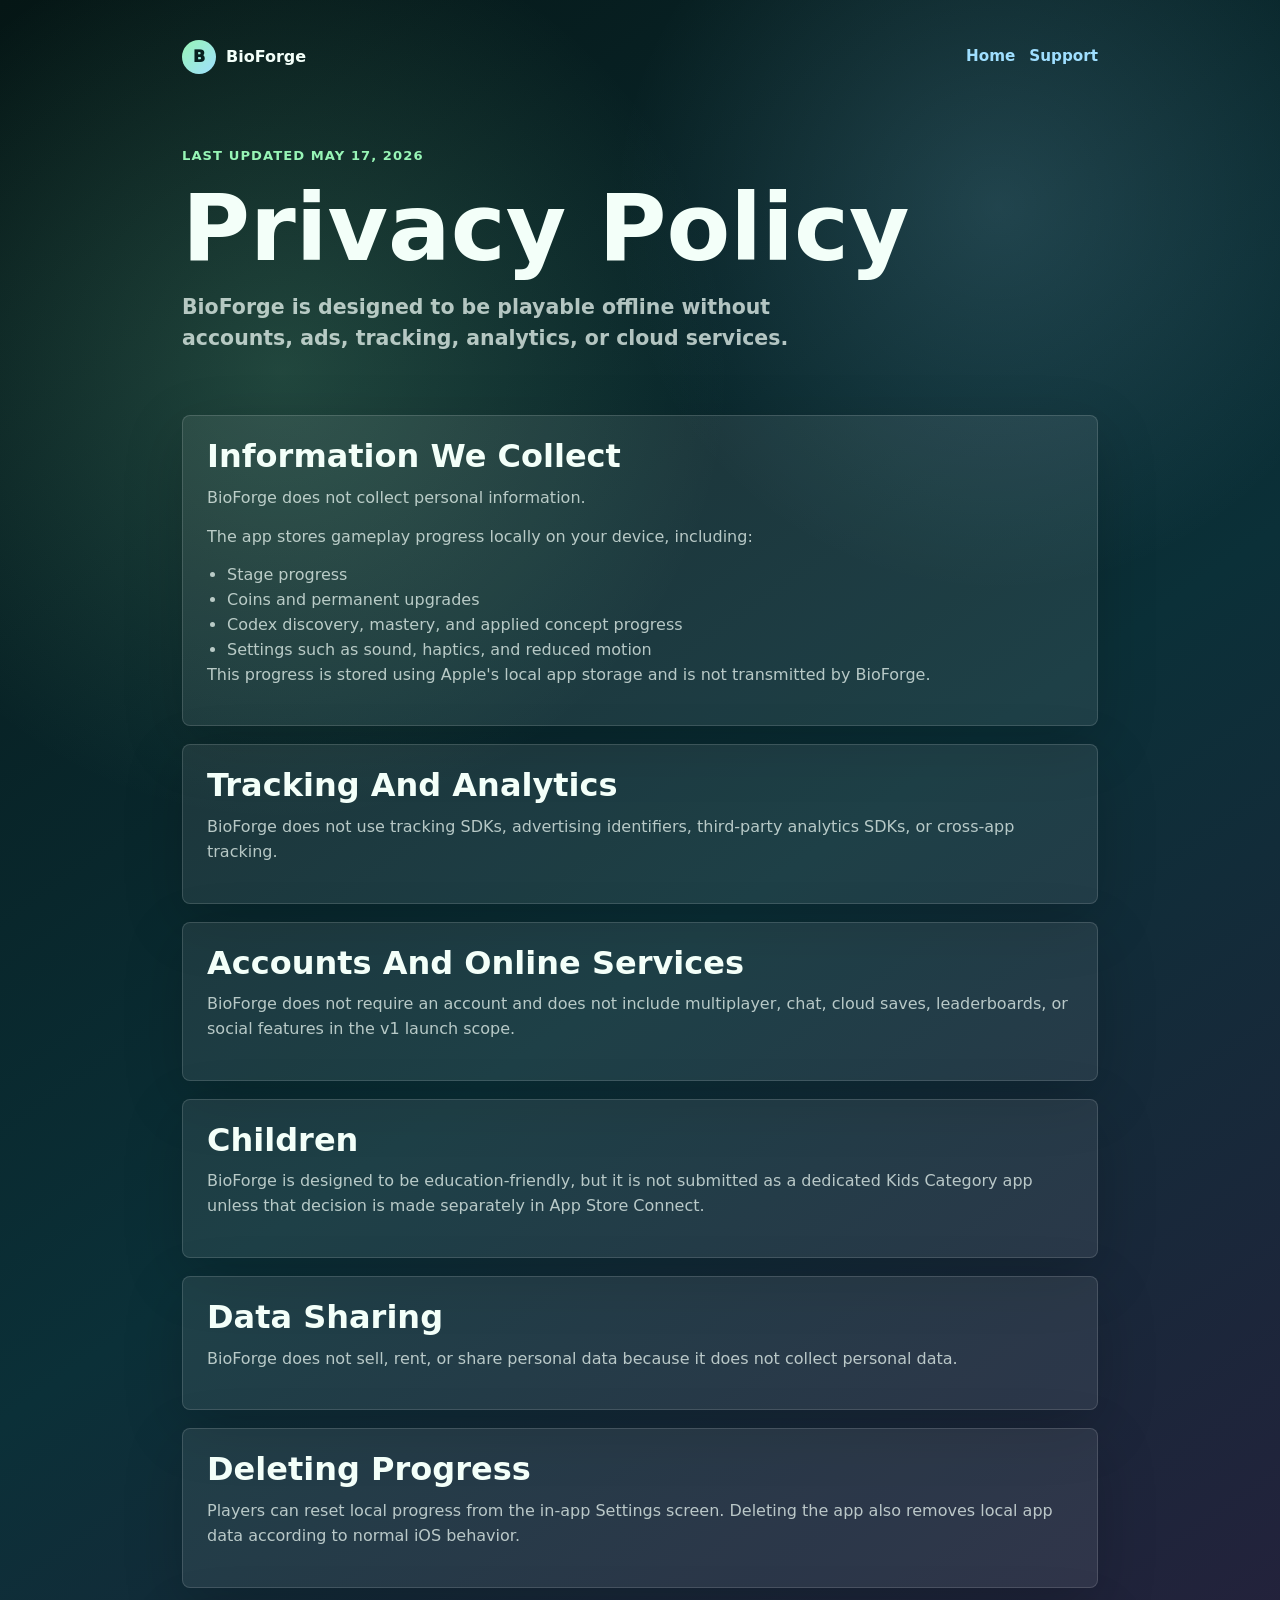
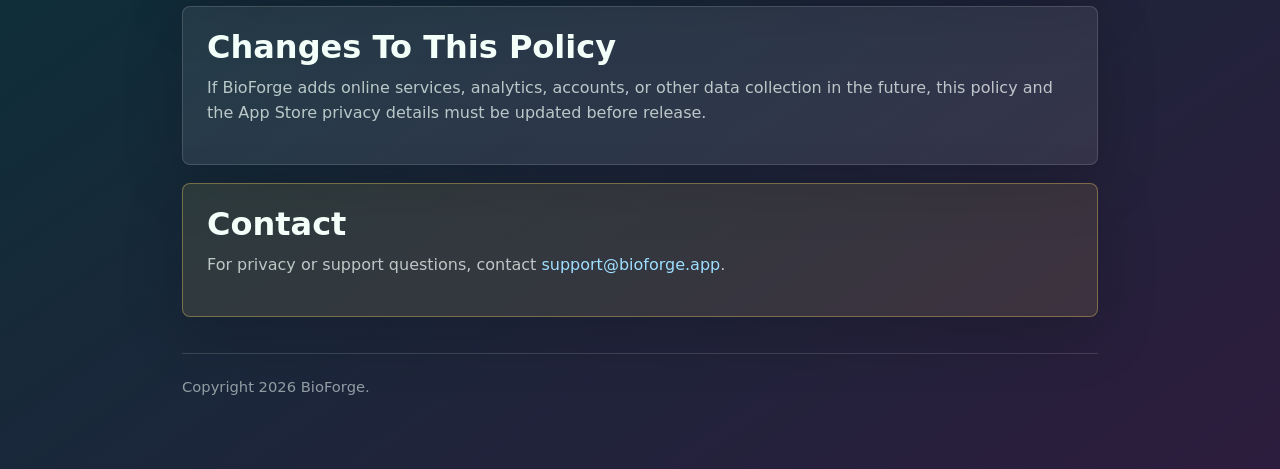
==== privacy/index.html @ c69a16b4 "Add BioForge website" ====
<!doctype html>
<html lang="en">
<head>
  <meta charset="utf-8">
  <meta name="viewport" content="width=device-width, initial-scale=1">
  <title>BioForge Privacy Policy</title>
  <meta name="description" content="BioForge privacy policy for the offline-first iPhone game.">
  <link rel="canonical" href="https://bioforge.app/privacy">
  <link rel="stylesheet" href="/assets/styles.css">
</head>
<body>
  <main class="page">
    <nav class="nav" aria-label="Primary">
      <a class="brand" href="/">
        <span class="brand-mark">B</span>
        <span>BioForge</span>
      </a>
      <div class="nav-links">
        <a href="/">Home</a>
        <a href="/support/">Support</a>
      </div>
    </nav>

    <section class="hero">
      <p class="eyebrow">Last updated May 17, 2026</p>
      <h1>Privacy Policy</h1>
      <p class="lead">BioForge is designed to be playable offline without accounts, ads, tracking, analytics, or cloud services.</p>
    </section>

    <section class="content-card">
      <h2>Information We Collect</h2>
      <p>BioForge does not collect personal information.</p>
      <p>The app stores gameplay progress locally on your device, including:</p>
      <ul>
        <li>Stage progress</li>
        <li>Coins and permanent upgrades</li>
        <li>Codex discovery, mastery, and applied concept progress</li>
        <li>Settings such as sound, haptics, and reduced motion</li>
      </ul>
      <p>This progress is stored using Apple's local app storage and is not transmitted by BioForge.</p>
    </section>

    <section class="content-card">
      <h2>Tracking And Analytics</h2>
      <p>BioForge does not use tracking SDKs, advertising identifiers, third-party analytics SDKs, or cross-app tracking.</p>
    </section>

    <section class="content-card">
      <h2>Accounts And Online Services</h2>
      <p>BioForge does not require an account and does not include multiplayer, chat, cloud saves, leaderboards, or social features in the v1 launch scope.</p>
    </section>

    <section class="content-card">
      <h2>Children</h2>
      <p>BioForge is designed to be education-friendly, but it is not submitted as a dedicated Kids Category app unless that decision is made separately in App Store Connect.</p>
    </section>

    <section class="content-card">
      <h2>Data Sharing</h2>
      <p>BioForge does not sell, rent, or share personal data because it does not collect personal data.</p>
    </section>

    <section class="content-card">
      <h2>Deleting Progress</h2>
      <p>Players can reset local progress from the in-app Settings screen. Deleting the app also removes local app data according to normal iOS behavior.</p>
    </section>

    <section class="content-card">
      <h2>Changes To This Policy</h2>
      <p>If BioForge adds online services, analytics, accounts, or other data collection in the future, this policy and the App Store privacy details must be updated before release.</p>
    </section>

    <section class="content-card callout">
      <h2>Contact</h2>
      <p>For privacy or support questions, contact <a href="mailto:support@bioforge.app">support@bioforge.app</a>.</p>
    </section>

    <footer class="footer">
      <p>Copyright 2026 BioForge.</p>
    </footer>
  </main>
</body>
</html>
---- assets/styles.css ----
:root {
  color-scheme: dark;
  --bg: #061d1b;
  --panel: rgba(255, 255, 255, 0.08);
  --panel-strong: rgba(255, 255, 255, 0.13);
  --text: #f3fff9;
  --muted: rgba(243, 255, 249, 0.72);
  --dim: rgba(243, 255, 249, 0.55);
  --accent: #97f5b6;
  --blue: #9fdfff;
  --gold: #ffd866;
  --line: rgba(255, 255, 255, 0.14);
}

* {
  box-sizing: border-box;
}

body {
  margin: 0;
  min-height: 100vh;
  background:
    radial-gradient(circle at 22% 18%, rgba(151, 245, 182, 0.18), transparent 28rem),
    radial-gradient(circle at 78% 10%, rgba(159, 223, 255, 0.16), transparent 24rem),
    linear-gradient(145deg, #051615 0%, #0b3038 48%, #2d1c3d 100%);
  color: var(--text);
  font-family: ui-rounded, "SF Pro Rounded", "SF Pro Display", system-ui, -apple-system, BlinkMacSystemFont, "Segoe UI", sans-serif;
  line-height: 1.55;
}

a {
  color: var(--blue);
  text-decoration: none;
}

a:hover,
a:focus {
  text-decoration: underline;
}

.page {
  width: min(100%, 960px);
  margin: 0 auto;
  padding: 28px 22px 56px;
}

.nav {
  display: flex;
  align-items: center;
  justify-content: space-between;
  gap: 16px;
  padding: 12px 0 34px;
}

.brand {
  display: inline-flex;
  align-items: center;
  gap: 10px;
  color: var(--text);
  font-weight: 900;
  letter-spacing: 0;
}

.brand-mark {
  display: grid;
  place-items: center;
  width: 34px;
  height: 34px;
  border-radius: 50%;
  background: linear-gradient(135deg, var(--accent), var(--blue));
  color: #08201f;
  font-weight: 1000;
}

.nav-links {
  display: flex;
  flex-wrap: wrap;
  justify-content: flex-end;
  gap: 14px;
  font-size: 0.95rem;
  font-weight: 800;
}

.hero {
  display: grid;
  gap: 20px;
  padding: 38px 0 28px;
}

.eyebrow {
  margin: 0;
  color: var(--accent);
  font-size: 0.82rem;
  font-weight: 900;
  letter-spacing: 0.08em;
  text-transform: uppercase;
}

h1 {
  margin: 0;
  max-width: 780px;
  font-size: clamp(2.8rem, 8vw, 5.8rem);
  line-height: 0.92;
  letter-spacing: 0;
}

h2 {
  margin: 0 0 12px;
  font-size: clamp(1.35rem, 4vw, 2rem);
  line-height: 1.05;
  letter-spacing: 0;
}

h3 {
  margin: 0 0 6px;
  font-size: 1rem;
}

p {
  margin: 0 0 14px;
}

.lead {
  max-width: 690px;
  color: var(--muted);
  font-size: clamp(1.05rem, 2.8vw, 1.28rem);
  font-weight: 650;
}

.actions {
  display: flex;
  flex-wrap: wrap;
  gap: 12px;
  margin-top: 8px;
}

.button {
  display: inline-flex;
  align-items: center;
  min-height: 44px;
  padding: 10px 16px;
  border-radius: 8px;
  background: var(--accent);
  color: #08201f;
  font-weight: 950;
}

.button.secondary {
  background: var(--panel-strong);
  color: var(--text);
  border: 1px solid var(--line);
}

.grid {
  display: grid;
  grid-template-columns: repeat(3, minmax(0, 1fr));
  gap: 14px;
  margin: 28px 0;
}

.card,
.content-card {
  border: 1px solid var(--line);
  border-radius: 8px;
  background: var(--panel);
  box-shadow: 0 18px 60px rgba(0, 0, 0, 0.18);
}

.card {
  padding: 18px;
}

.card p,
.content-card p,
li {
  color: var(--muted);
}

.content-card {
  padding: 24px;
  margin: 18px 0;
}

.content-card ul {
  margin: 0;
  padding-left: 20px;
}

.callout {
  border-color: rgba(255, 216, 102, 0.35);
  background: rgba(255, 216, 102, 0.10);
}

.meta {
  color: var(--dim);
  font-size: 0.92rem;
  font-weight: 700;
}

.footer {
  margin-top: 36px;
  padding-top: 22px;
  border-top: 1px solid var(--line);
  color: var(--dim);
  font-size: 0.92rem;
}

@media (max-width: 720px) {
  .page {
    padding-inline: 18px;
  }

  .nav {
    align-items: flex-start;
    flex-direction: column;
    padding-bottom: 22px;
  }

  .nav-links {
    justify-content: flex-start;
  }

  .grid {
    grid-template-columns: 1fr;
  }
}
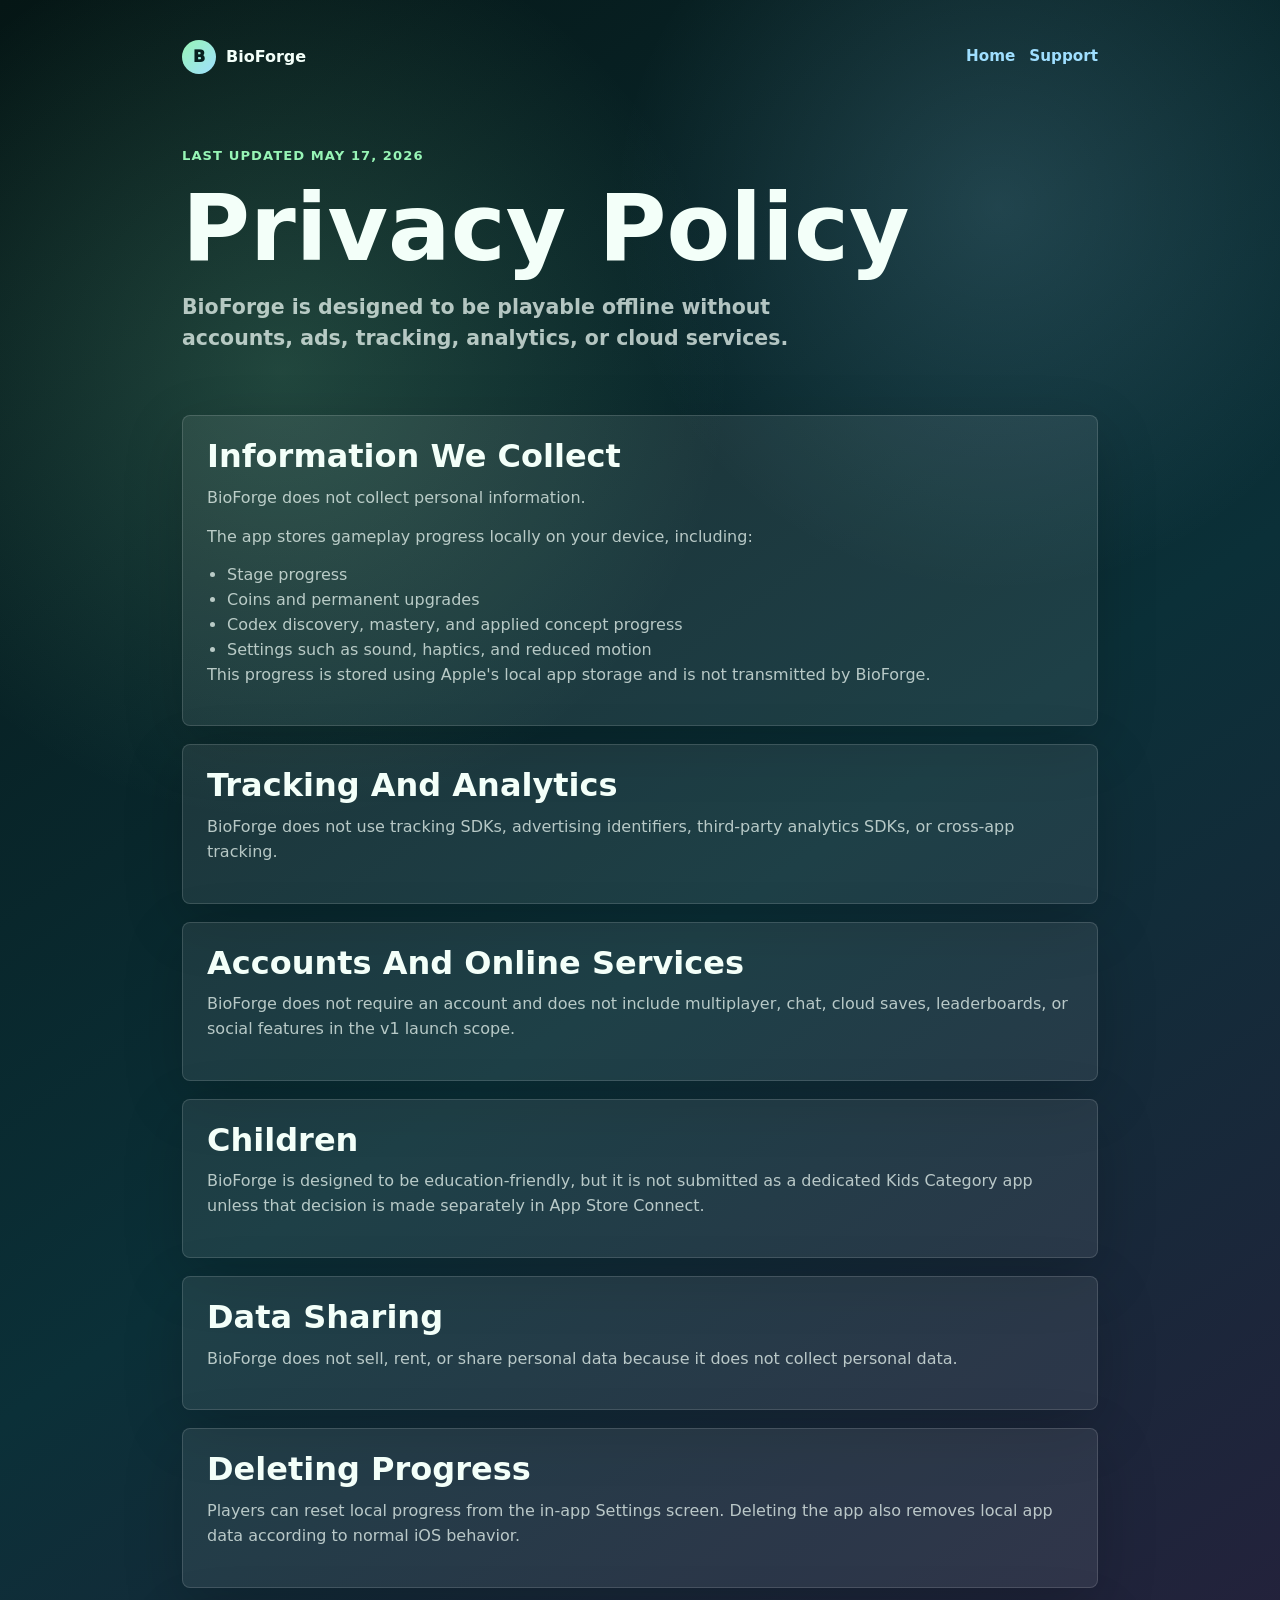
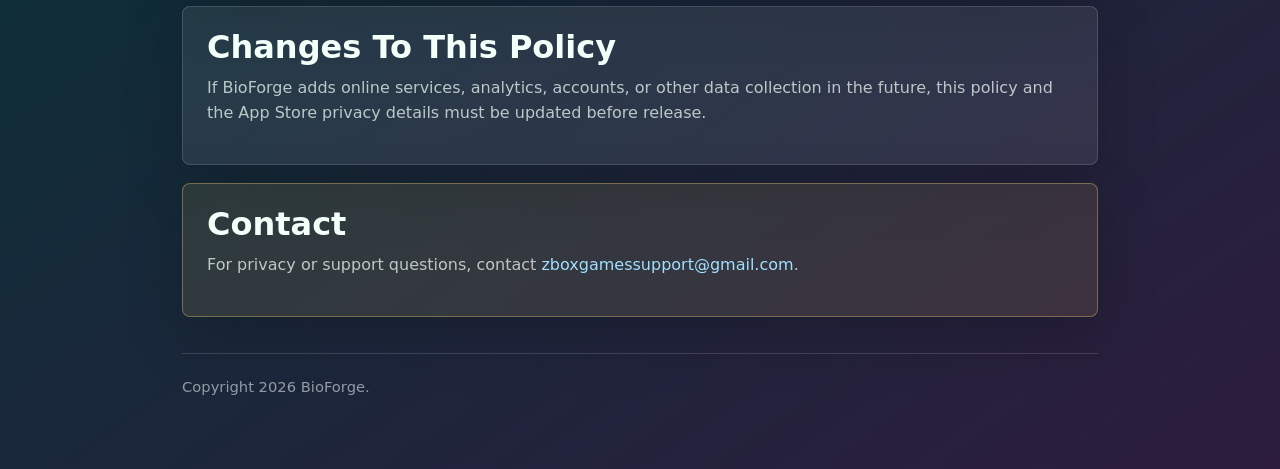
==== commit 6d05e31a: "Update BioForge website domain" ====
--- a/privacy/index.html
+++ b/privacy/index.html
@@ -5,7 +5,7 @@
   <meta name="viewport" content="width=device-width, initial-scale=1">
   <title>BioForge Privacy Policy</title>
   <meta name="description" content="BioForge privacy policy for the offline-first iPhone game.">
-  <link rel="canonical" href="https://bioforge.app/privacy">
+  <link rel="canonical" href="https://zboxgames.com/privacy">
   <link rel="stylesheet" href="/assets/styles.css">
 </head>
 <body>
@@ -72,7 +72,7 @@
 
     <section class="content-card callout">
       <h2>Contact</h2>
-      <p>For privacy or support questions, contact <a href="mailto:support@bioforge.app">support@bioforge.app</a>.</p>
+      <p>For privacy or support questions, contact <a href="mailto:zboxgamessupport@gmail.com">zboxgamessupport@gmail.com</a>.</p>
     </section>
 
     <footer class="footer">
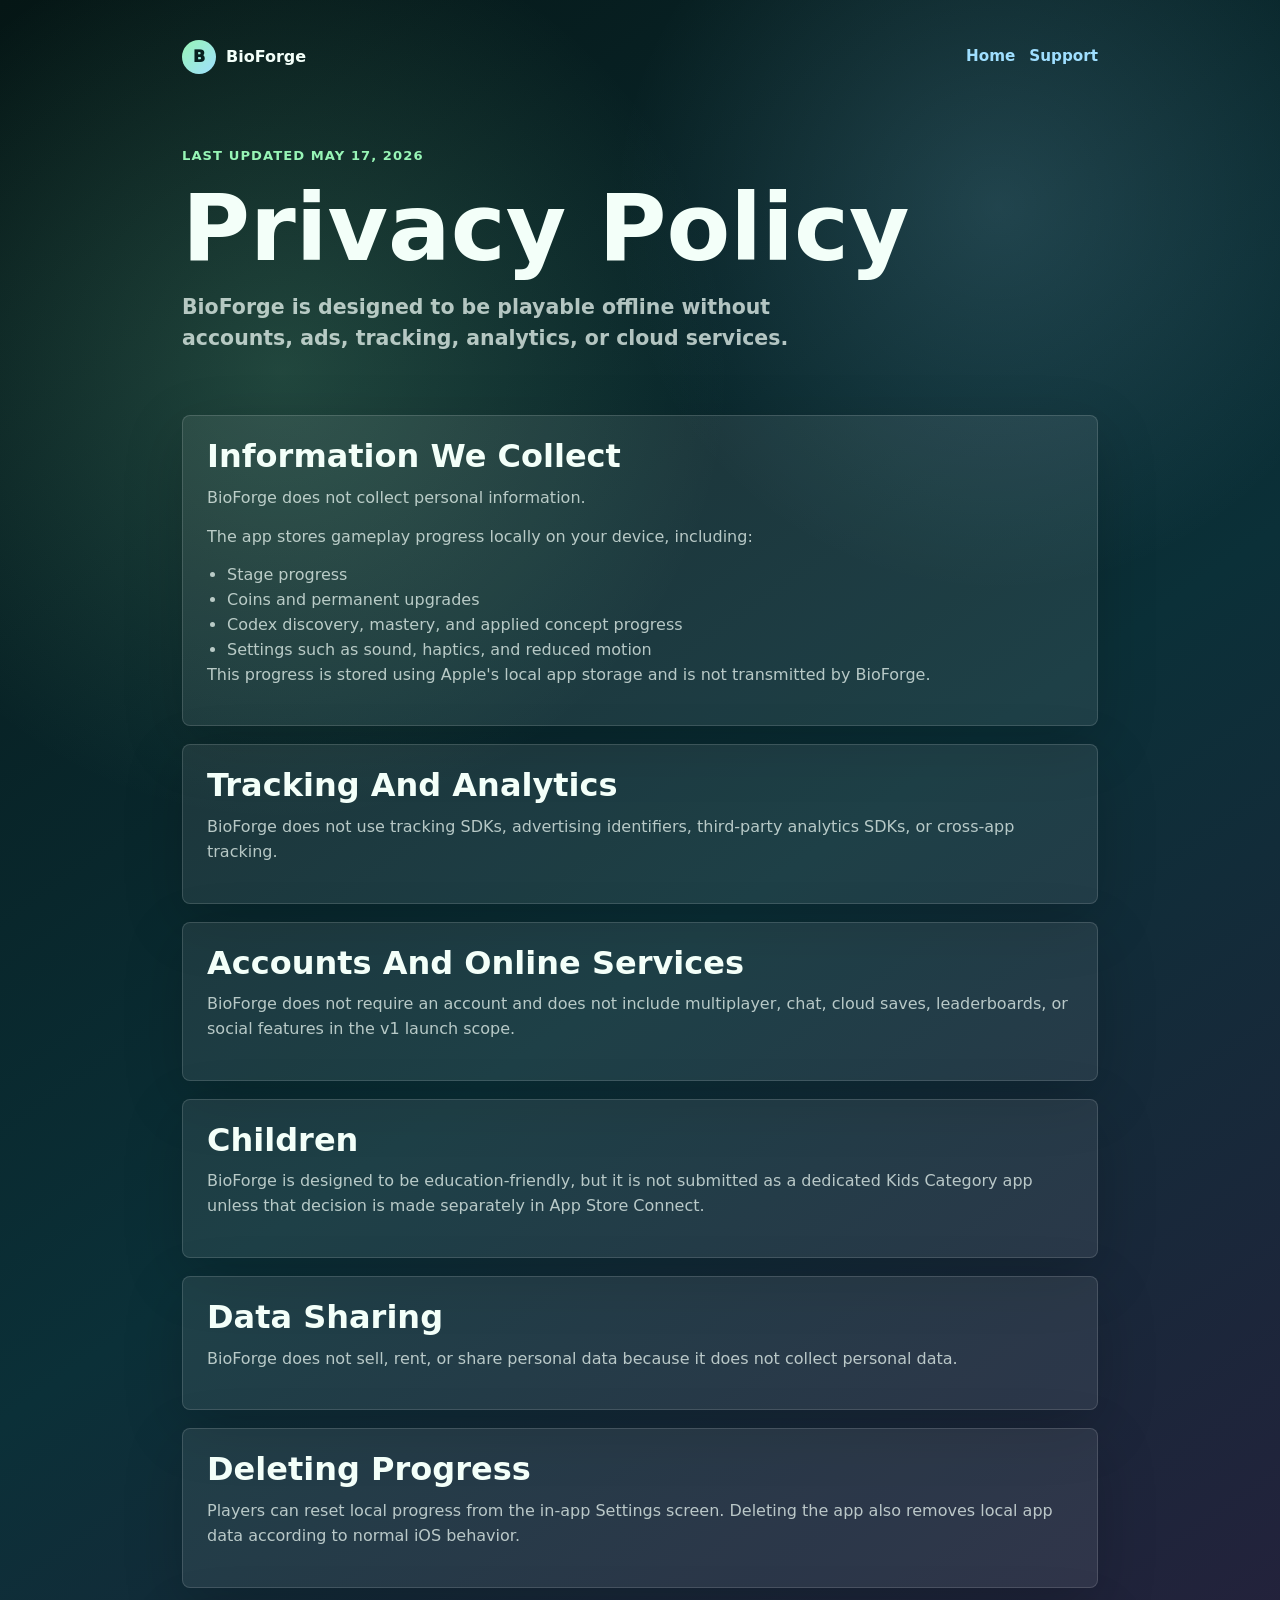
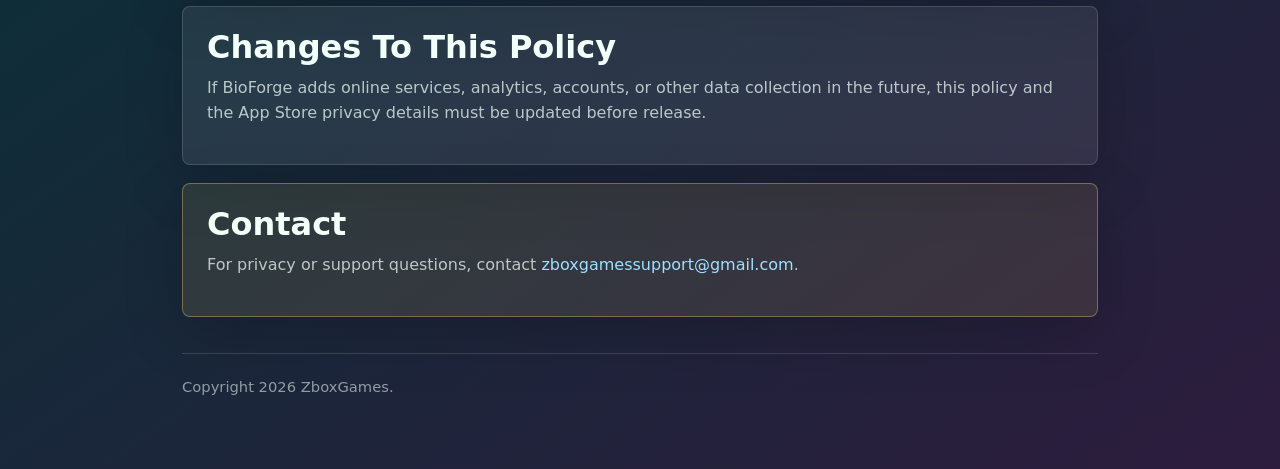
==== commit 7fe5b0b2: "Update website copyright owner" ====
--- a/privacy/index.html
+++ b/privacy/index.html
@@ -76,7 +76,7 @@
     </section>
 
     <footer class="footer">
-      <p>Copyright 2026 BioForge.</p>
+      <p>Copyright 2026 ZboxGames.</p>
     </footer>
   </main>
 </body>
